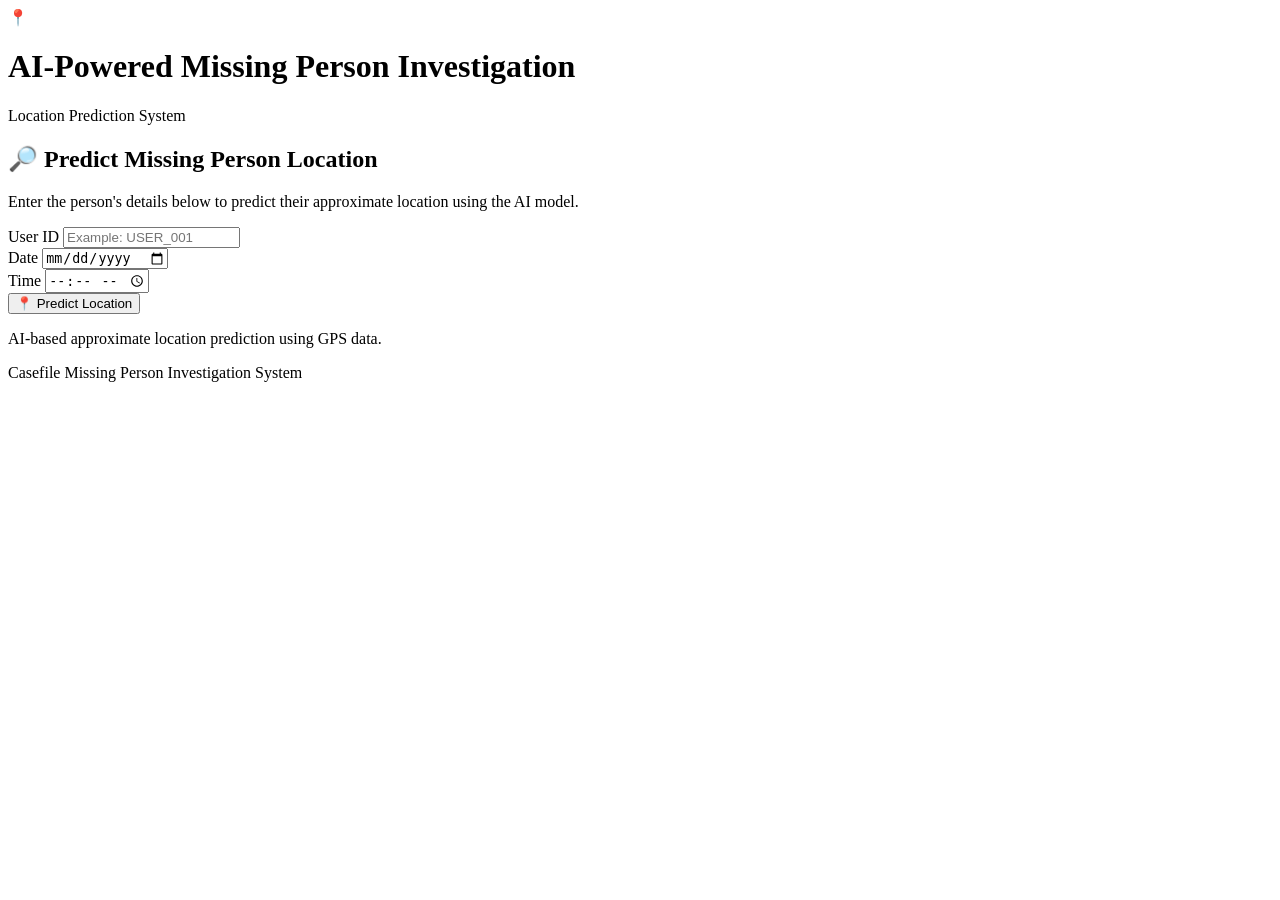
==== index.html @ f993c0cb "Add files via upload" ====
<!DOCTYPE html>
<html lang="en">
<head>
    <meta charset="UTF-8">
    <meta name="viewport" content="width=device-width, initial-scale=1.0">

    <title>AI Missing Person Investigation</title>

    <link rel="stylesheet"
          href="{{ url_for('static', filename='style.css') }}">
</head>

<body>

    <div class="container">

        <div class="header">
            <div class="icon">📍</div>

            <h1>AI-Powered Missing Person Investigation</h1>

            <p>Location Prediction System</p>
        </div>

        <div class="card">

            <h2>🔎 Predict Missing Person Location</h2>

            <p class="description">
                Enter the person's details below to predict their
                approximate location using the AI model.
            </p>

            <form action="/predict" method="POST">

                <div class="form-group">
                    <label for="user_id">User ID</label>

                    <input
                        type="text"
                        id="user_id"
                        name="user_id"
                        placeholder="Example: USER_001"
                        required>
                </div>

                <div class="form-group">
                    <label for="date">Date</label>

                    <input
                        type="date"
                        id="date"
                        name="date"
                        required>
                </div>

                <div class="form-group">
                    <label for="time">Time</label>

                    <input
                        type="time"
                        id="time"
                        name="time"
                        required>
                </div>

                <button type="submit">
                    📍 Predict Location
                </button>

            </form>

        </div>

        <div class="footer">
            <p>AI-based approximate location prediction using GPS data.</p>
            <p>Casefile Missing Person Investigation System</p>
        </div>

    </div>

</body>
</html>
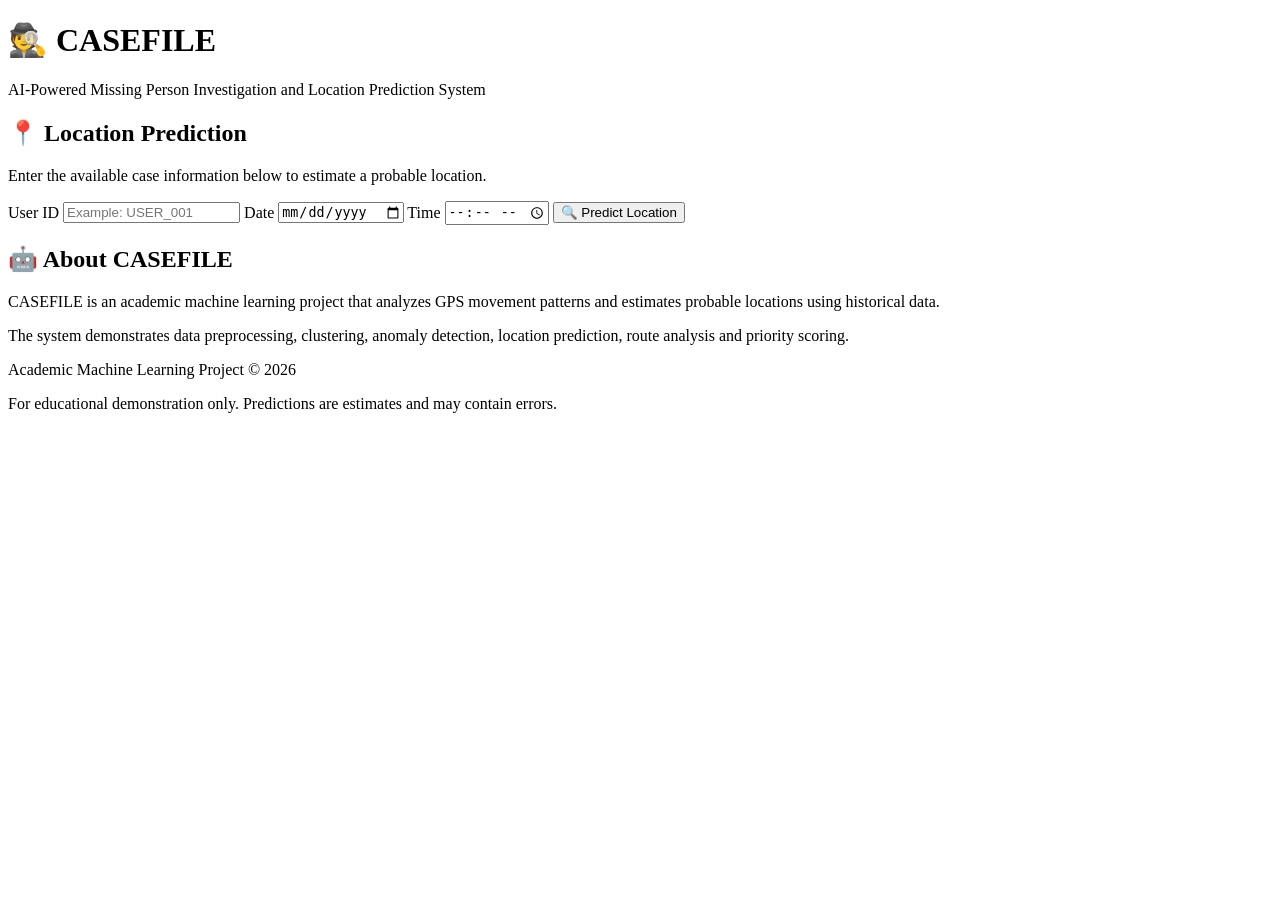
==== commit f8e1e3c5: "Update index.html" ====
--- a/index.html
+++ b/index.html
@@ -1,11 +1,13 @@
 <!DOCTYPE html>
 <html lang="en">
+
 <head>
     <meta charset="UTF-8">
     <meta name="viewport" content="width=device-width, initial-scale=1.0">
 
-    <title>AI Missing Person Investigation</title>
+    <title>CASEFILE - Location Prediction System</title>
 
+    <!-- Connect CSS -->
     <link rel="stylesheet"
           href="{{ url_for('static', filename='style.css') }}">
 </head>
@@ -14,70 +16,115 @@
 
     <div class="container">
 
+        <!-- Header -->
         <div class="header">
-            <div class="icon">📍</div>
+            <h1>🕵️ CASEFILE</h1>
 
-            <h1>AI-Powered Missing Person Investigation</h1>
-
-            <p>Location Prediction System</p>
+            <p>
+                AI-Powered Missing Person Investigation
+                and Location Prediction System
+            </p>
         </div>
 
+
+        <!-- Prediction Card -->
         <div class="card">
 
-            <h2>🔎 Predict Missing Person Location</h2>
+            <h2>📍 Location Prediction</h2>
 
-            <p class="description">
-                Enter the person's details below to predict their
-                approximate location using the AI model.
+            <p>
+                Enter the available case information below
+                to estimate a probable location.
             </p>
 
             <form action="/predict" method="POST">
 
-                <div class="form-group">
-                    <label for="user_id">User ID</label>
+                <!-- User ID -->
+                <label for="user_id">
+                    User ID
+                </label>
 
-                    <input
-                        type="text"
-                        id="user_id"
-                        name="user_id"
-                        placeholder="Example: USER_001"
-                        required>
-                </div>
+                <input
+                    type="text"
+                    id="user_id"
+                    name="user_id"
+                    placeholder="Example: USER_001"
+                    required
+                >
 
-                <div class="form-group">
-                    <label for="date">Date</label>
 
-                    <input
-                        type="date"
-                        id="date"
-                        name="date"
-                        required>
-                </div>
+                <!-- Date -->
+                <label for="date">
+                    Date
+                </label>
 
-                <div class="form-group">
-                    <label for="time">Time</label>
+                <input
+                    type="date"
+                    id="date"
+                    name="date"
+                    required
+                >
 
-                    <input
-                        type="time"
-                        id="time"
-                        name="time"
-                        required>
-                </div>
 
+                <!-- Time -->
+                <label for="time">
+                    Time
+                </label>
+
+                <input
+                    type="time"
+                    id="time"
+                    name="time"
+                    required
+                >
+
+
+                <!-- Submit -->
                 <button type="submit">
-                    📍 Predict Location
+                    🔍 Predict Location
                 </button>
 
             </form>
 
         </div>
 
-        <div class="footer">
-            <p>AI-based approximate location prediction using GPS data.</p>
-            <p>Casefile Missing Person Investigation System</p>
+
+        <!-- Information Card -->
+        <div class="card">
+
+            <h2>🤖 About CASEFILE</h2>
+
+            <p>
+                CASEFILE is an academic machine learning
+                project that analyzes GPS movement patterns
+                and estimates probable locations using
+                historical data.
+            </p>
+
+            <p>
+                The system demonstrates data preprocessing,
+                clustering, anomaly detection, location
+                prediction, route analysis and priority
+                scoring.
+            </p>
+
         </div>
+
+
+        <!-- Footer -->
+        <footer>
+            <p>
+                Academic Machine Learning Project © 2026
+            </p>
+
+            <p>
+                For educational demonstration only.
+                Predictions are estimates and may contain errors.
+            </p>
+        </footer>
 
     </div>
 
 </body>
-</html>+
+</html>
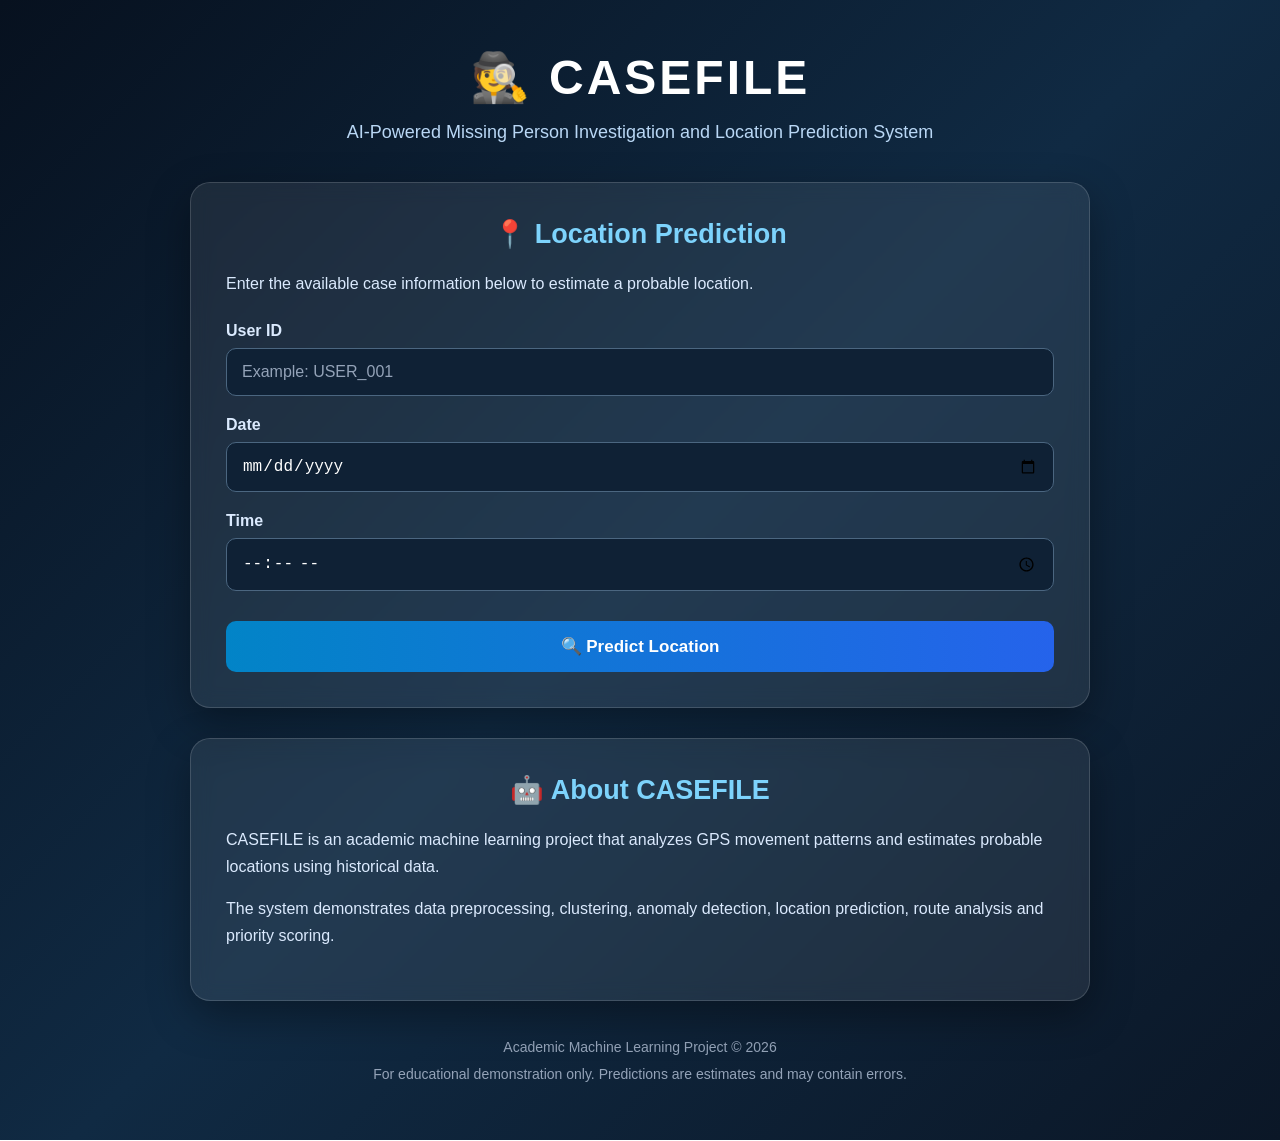
==== commit 66521cd7: "Update index.html" ====
--- a/index.html
+++ b/index.html
@@ -8,8 +8,8 @@
     <title>CASEFILE - Location Prediction System</title>
 
     <!-- Connect CSS -->
-    <link rel="stylesheet"
-          href="{{ url_for('static', filename='style.css') }}">
+    <link rel="stylesheet" href="style.css">
+        
 </head>
 
 <body>
--- a/style.css
+++ b/style.css
@@ -0,0 +1,278 @@
+/* =========================================
+   CASEFILE - Main Website Design
+   ========================================= */
+
+* {
+    margin: 0;
+    padding: 0;
+    box-sizing: border-box;
+}
+
+body {
+    font-family: Arial, Helvetica, sans-serif;
+    background: linear-gradient(135deg, #07111f, #102a43, #0b1727);
+    color: #ffffff;
+    min-height: 100vh;
+}
+
+
+/* =========================================
+   MAIN CONTAINER
+   ========================================= */
+
+.container {
+    width: 90%;
+    max-width: 900px;
+    margin: 0 auto;
+    padding: 50px 0;
+}
+
+
+/* =========================================
+   HEADER
+   ========================================= */
+
+.header {
+    text-align: center;
+    margin-bottom: 35px;
+}
+
+.header h1 {
+    font-size: 48px;
+    letter-spacing: 3px;
+    margin-bottom: 12px;
+}
+
+.header p {
+    color: #b9d7f5;
+    font-size: 18px;
+    line-height: 1.6;
+}
+
+
+/* =========================================
+   CARD
+   ========================================= */
+
+.card {
+    background: rgba(255, 255, 255, 0.08);
+    border: 1px solid rgba(255, 255, 255, 0.15);
+    border-radius: 20px;
+    padding: 35px;
+    margin-bottom: 30px;
+
+    box-shadow:
+        0 15px 40px rgba(0, 0, 0, 0.35);
+
+    backdrop-filter: blur(10px);
+}
+
+.card h2 {
+    text-align: center;
+    color: #7dd3fc;
+    margin-bottom: 20px;
+    font-size: 27px;
+}
+
+.card p {
+    color: #dbeafe;
+    line-height: 1.7;
+    margin-bottom: 15px;
+}
+
+
+/* =========================================
+   FORM
+   ========================================= */
+
+form {
+    margin-top: 25px;
+}
+
+label {
+    display: block;
+    margin-top: 20px;
+    margin-bottom: 8px;
+
+    color: #dbeafe;
+    font-size: 16px;
+    font-weight: bold;
+}
+
+
+/* =========================================
+   INPUT BOXES
+   ========================================= */
+
+input {
+    width: 100%;
+    padding: 14px 15px;
+
+    background: #0f2135;
+    color: white;
+
+    border: 1px solid #4b6680;
+    border-radius: 10px;
+
+    font-size: 16px;
+    outline: none;
+
+    transition: 0.3s;
+}
+
+input::placeholder {
+    color: #94a3b8;
+}
+
+input:focus {
+    border-color: #38bdf8;
+
+    box-shadow:
+        0 0 10px rgba(56, 189, 248, 0.35);
+}
+
+
+/* =========================================
+   PREDICT BUTTON
+   ========================================= */
+
+button {
+    width: 100%;
+
+    margin-top: 30px;
+    padding: 15px;
+
+    border: none;
+    border-radius: 10px;
+
+    background: linear-gradient(
+        90deg,
+        #0284c7,
+        #2563eb
+    );
+
+    color: white;
+
+    font-size: 17px;
+    font-weight: bold;
+
+    cursor: pointer;
+
+    transition: 0.3s;
+}
+
+button:hover {
+    transform: translateY(-3px);
+
+    box-shadow:
+        0 8px 20px rgba(37, 99, 235, 0.4);
+}
+
+
+/* =========================================
+   RESULT PAGE
+   ========================================= */
+
+.result-box {
+    text-align: center;
+}
+
+.result-box h2 {
+    color: #7dd3fc;
+    margin-bottom: 25px;
+}
+
+.result-item {
+    background: #102a43;
+
+    padding: 18px;
+    margin: 14px 0;
+
+    border-radius: 12px;
+
+    text-align: left;
+
+    border-left: 4px solid #38bdf8;
+}
+
+.result-item strong {
+    color: #7dd3fc;
+}
+
+
+/* =========================================
+   BACK BUTTON
+   ========================================= */
+
+.back-btn {
+    display: block;
+
+    text-align: center;
+
+    margin-top: 25px;
+    padding: 13px;
+
+    background: #334155;
+
+    color: white;
+
+    text-decoration: none;
+
+    border-radius: 10px;
+
+    transition: 0.3s;
+}
+
+.back-btn:hover {
+    background: #475569;
+}
+
+
+/* =========================================
+   FOOTER
+   ========================================= */
+
+footer {
+    text-align: center;
+
+    margin-top: 35px;
+
+    color: #94a3b8;
+
+    font-size: 14px;
+
+    line-height: 1.6;
+}
+
+footer p {
+    margin-bottom: 5px;
+}
+
+
+/* =========================================
+   MOBILE RESPONSIVE DESIGN
+   ========================================= */
+
+@media (max-width: 600px) {
+
+    .container {
+        width: 92%;
+        padding: 30px 0;
+    }
+
+    .header h1 {
+        font-size: 32px;
+    }
+
+    .header p {
+        font-size: 15px;
+    }
+
+    .card {
+        padding: 22px;
+    }
+
+    .card h2 {
+        font-size: 23px;
+    }
+}
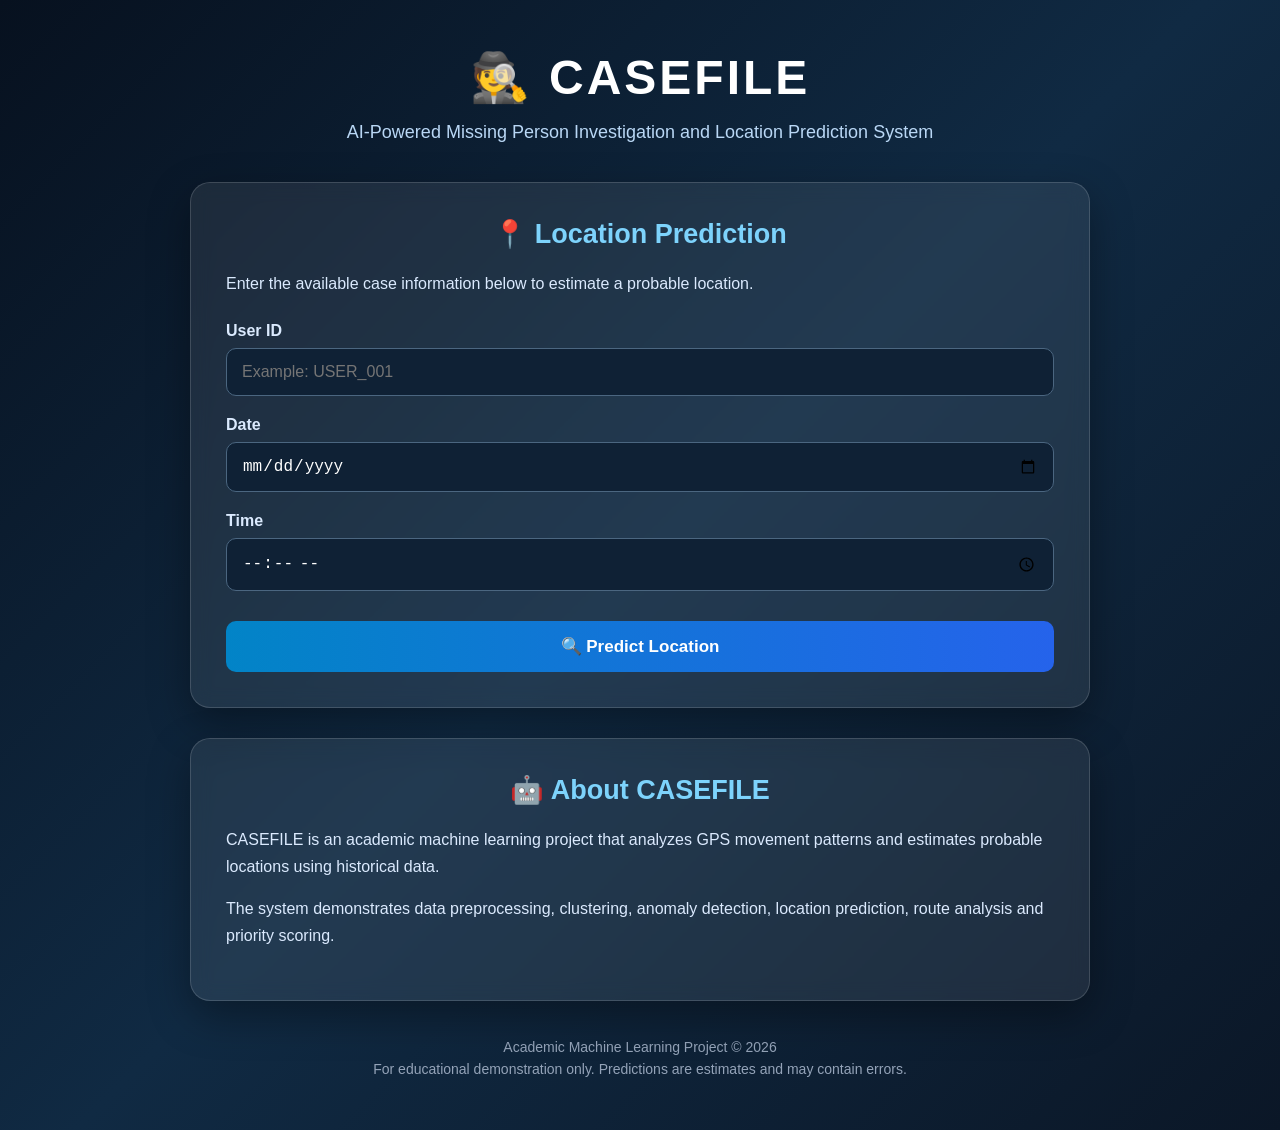
==== commit 07cb0962: "Update index.html" ====
--- a/index.html
+++ b/index.html
@@ -37,7 +37,7 @@
                 to estimate a probable location.
             </p>
 
-            <form action="/predict" method="POST">
+            <form onsubmit="return showPrediction()">
 
                 <!-- User ID -->
                 <label for="user_id">
--- a/style.css
+++ b/style.css
@@ -1,7 +1,3 @@
-/* =========================================
-   CASEFILE - Main Website Design
-   ========================================= */
-
 * {
     margin: 0;
     padding: 0;
@@ -15,22 +11,12 @@
     min-height: 100vh;
 }
 
-
-/* =========================================
-   MAIN CONTAINER
-   ========================================= */
-
 .container {
     width: 90%;
     max-width: 900px;
-    margin: 0 auto;
+    margin: auto;
     padding: 50px 0;
 }
-
-
-/* =========================================
-   HEADER
-   ========================================= */
 
 .header {
     text-align: center;
@@ -49,21 +35,13 @@
     line-height: 1.6;
 }
 
-
-/* =========================================
-   CARD
-   ========================================= */
-
 .card {
     background: rgba(255, 255, 255, 0.08);
     border: 1px solid rgba(255, 255, 255, 0.15);
     border-radius: 20px;
     padding: 35px;
     margin-bottom: 30px;
-
-    box-shadow:
-        0 15px 40px rgba(0, 0, 0, 0.35);
-
+    box-shadow: 0 15px 40px rgba(0, 0, 0, 0.35);
     backdrop-filter: blur(10px);
 }
 
@@ -80,11 +58,6 @@
     margin-bottom: 15px;
 }
 
-
-/* =========================================
-   FORM
-   ========================================= */
-
 form {
     margin-top: 25px;
 }
@@ -93,168 +66,47 @@
     display: block;
     margin-top: 20px;
     margin-bottom: 8px;
-
     color: #dbeafe;
     font-size: 16px;
     font-weight: bold;
 }
 
-
-/* =========================================
-   INPUT BOXES
-   ========================================= */
-
 input {
     width: 100%;
     padding: 14px 15px;
-
     background: #0f2135;
     color: white;
-
     border: 1px solid #4b6680;
     border-radius: 10px;
-
     font-size: 16px;
-    outline: none;
-
-    transition: 0.3s;
 }
-
-input::placeholder {
-    color: #94a3b8;
-}
-
-input:focus {
-    border-color: #38bdf8;
-
-    box-shadow:
-        0 0 10px rgba(56, 189, 248, 0.35);
-}
-
-
-/* =========================================
-   PREDICT BUTTON
-   ========================================= */
 
 button {
     width: 100%;
-
     margin-top: 30px;
     padding: 15px;
-
     border: none;
     border-radius: 10px;
-
-    background: linear-gradient(
-        90deg,
-        #0284c7,
-        #2563eb
-    );
-
+    background: linear-gradient(90deg, #0284c7, #2563eb);
     color: white;
-
     font-size: 17px;
     font-weight: bold;
-
     cursor: pointer;
-
-    transition: 0.3s;
 }
 
 button:hover {
     transform: translateY(-3px);
-
-    box-shadow:
-        0 8px 20px rgba(37, 99, 235, 0.4);
 }
-
-
-/* =========================================
-   RESULT PAGE
-   ========================================= */
-
-.result-box {
-    text-align: center;
-}
-
-.result-box h2 {
-    color: #7dd3fc;
-    margin-bottom: 25px;
-}
-
-.result-item {
-    background: #102a43;
-
-    padding: 18px;
-    margin: 14px 0;
-
-    border-radius: 12px;
-
-    text-align: left;
-
-    border-left: 4px solid #38bdf8;
-}
-
-.result-item strong {
-    color: #7dd3fc;
-}
-
-
-/* =========================================
-   BACK BUTTON
-   ========================================= */
-
-.back-btn {
-    display: block;
-
-    text-align: center;
-
-    margin-top: 25px;
-    padding: 13px;
-
-    background: #334155;
-
-    color: white;
-
-    text-decoration: none;
-
-    border-radius: 10px;
-
-    transition: 0.3s;
-}
-
-.back-btn:hover {
-    background: #475569;
-}
-
-
-/* =========================================
-   FOOTER
-   ========================================= */
 
 footer {
     text-align: center;
-
     margin-top: 35px;
-
     color: #94a3b8;
-
     font-size: 14px;
-
     line-height: 1.6;
 }
 
-footer p {
-    margin-bottom: 5px;
-}
-
-
-/* =========================================
-   MOBILE RESPONSIVE DESIGN
-   ========================================= */
-
 @media (max-width: 600px) {
-
     .container {
         width: 92%;
         padding: 30px 0;
@@ -264,15 +116,7 @@
         font-size: 32px;
     }
 
-    .header p {
-        font-size: 15px;
-    }
-
     .card {
         padding: 22px;
     }
-
-    .card h2 {
-        font-size: 23px;
-    }
 }
